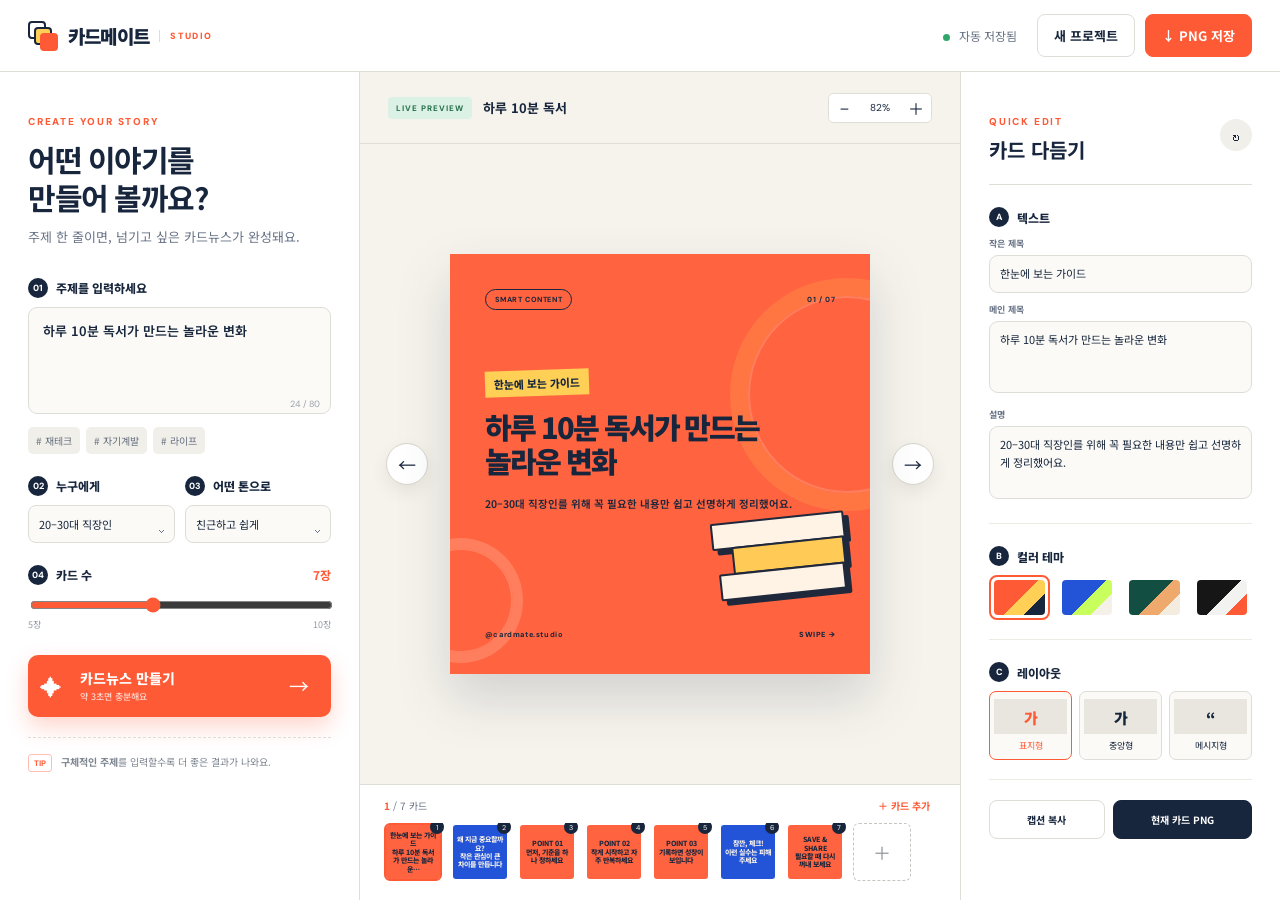
==== index.html @ 20b1dbc6 "Deploy Cardmate studio" ====
<!doctype html>
<html lang="ko">
<head>
  <meta charset="UTF-8" />
  <meta name="viewport" content="width=device-width, initial-scale=1.0" />
  <meta name="theme-color" content="#ff5a36" />
  <meta name="description" content="주제 한 줄로 인스타그램 카드뉴스를 만드는 스마트 제작 스튜디오" />
  <title>카드메이트 — 인스타그램 카드뉴스 제작 스튜디오</title>
  <link rel="preconnect" href="https://fonts.googleapis.com">
  <link rel="preconnect" href="https://fonts.gstatic.com" crossorigin>
  <link href="https://fonts.googleapis.com/css2?family=DM+Sans:wght@500;600;700&family=Noto+Sans+KR:wght@400;500;600;700;800;900&display=swap" rel="stylesheet">
  <link rel="stylesheet" href="./styles.css" />
  <style>.insta-card{container-type:inline-size}</style>
</head>
<body>
  <div class="app-shell">
    <header class="topbar">
      <a class="brand" href="#" aria-label="카드메이트 홈">
        <span class="brand-mark"><i></i><i></i><i></i></span>
        <span>카드메이트</span>
        <small>STUDIO</small>
      </a>
      <div class="topbar-actions">
        <span class="save-state"><span class="save-dot"></span> 자동 저장됨</span>
        <button class="ghost-button" id="newProjectBtn">새 프로젝트</button>
        <button class="primary-button compact" id="downloadTopBtn"><span>↓</span> PNG 저장</button>
      </div>
    </header>

    <main class="workspace">
      <aside class="control-panel">
        <div class="panel-heading">
          <span class="eyebrow">CREATE YOUR STORY</span>
          <h1>어떤 이야기를<br>만들어 볼까요?</h1>
          <p>주제 한 줄이면, 넘기고 싶은 카드뉴스가 완성돼요.</p>
        </div>

        <form id="generatorForm">
          <label class="field-label" for="topicInput"><span>01</span> 주제를 입력하세요</label>
          <div class="topic-wrap">
            <textarea id="topicInput" maxlength="80" rows="3" placeholder="예: 하루 10분 독서가 만드는 놀라운 변화">하루 10분 독서가 만드는 놀라운 변화</textarea>
            <span id="charCount">24 / 80</span>
          </div>

          <div class="suggestions" aria-label="추천 주제">
            <button type="button" data-topic="초보자를 위한 재테크 습관 5가지"># 재테크</button>
            <button type="button" data-topic="직장인을 위한 번아웃 예방 루틴"># 자기계발</button>
            <button type="button" data-topic="집에서도 맛있는 홈카페 레시피"># 라이프</button>
          </div>

          <div class="field-row">
            <div>
              <label class="field-label" for="audienceSelect"><span>02</span> 누구에게</label>
              <div class="select-wrap"><select id="audienceSelect"><option>20–30대 직장인</option><option>콘텐츠 크리에이터</option><option>초보 창업가</option><option>대학생</option><option>모든 사람</option></select></div>
            </div>
            <div>
              <label class="field-label" for="toneSelect"><span>03</span> 어떤 톤으로</label>
              <div class="select-wrap"><select id="toneSelect"><option value="friendly">친근하고 쉽게</option><option value="professional">전문적이고 신뢰감 있게</option><option value="bold">짧고 강렬하게</option><option value="warm">따뜻하고 공감되게</option></select></div>
            </div>
          </div>

          <div class="length-control">
            <label class="field-label" for="slideRange"><span>04</span> 카드 수 <strong id="slideCountLabel">7장</strong></label>
            <input id="slideRange" type="range" min="5" max="10" value="7" />
            <div class="range-labels"><span>5장</span><span>10장</span></div>
          </div>

          <button class="generate-button" type="submit"><span class="spark">✦</span><span>카드뉴스 만들기<small>약 3초면 충분해요</small></span><span class="arrow">→</span></button>
        </form>

        <div class="tip-card"><span>TIP</span><p><b>구체적인 주제</b>를 입력할수록 더 좋은 결과가 나와요.</p></div>
      </aside>

      <section class="preview-stage">
        <div class="preview-toolbar">
          <div><span class="status-pill">LIVE PREVIEW</span><strong id="projectTitle">하루 10분 독서</strong></div>
          <div class="zoom-tools"><button id="zoomOut" aria-label="축소">−</button><span id="zoomValue">82%</span><button id="zoomIn" aria-label="확대">＋</button></div>
        </div>

        <div class="canvas-area">
          <button class="nav-arrow left" id="prevSlide" aria-label="이전 카드">←</button>
          <div class="card-frame" id="cardFrame">
            <article class="insta-card theme-orange layout-cover" id="instaCard" aria-live="polite">
              <div class="card-decoration deco-a"></div>
              <div class="card-decoration deco-b"></div>
              <div class="card-topline"><span class="card-category">BETTER HABIT</span><span class="card-number">01 / 07</span></div>
              <div class="card-content">
                <span class="card-kicker">매일 딱 10분</span>
                <h2 class="card-title">독서가 만드는<br><em>놀라운 변화</em></h2>
                <p class="card-body">바쁜 하루에도 부담 없이 시작하는<br>가장 확실한 성장 습관</p>
              </div>
              <div class="book-graphic" aria-hidden="true"><span></span><span></span><span></span></div>
              <div class="card-footer"><span>@cardmate.studio</span><span>SWIPE →</span></div>
            </article>
          </div>
          <button class="nav-arrow right" id="nextSlide" aria-label="다음 카드">→</button>
        </div>

        <div class="slide-strip-wrap">
          <div class="strip-head"><span><b id="currentLabel">1</b> / <span id="totalLabel">7</span> 카드</span><button id="addSlideBtn">＋ 카드 추가</button></div>
          <div class="slide-strip" id="slideStrip"></div>
        </div>
      </section>

      <aside class="editor-panel">
        <div class="editor-head"><div><span class="eyebrow">QUICK EDIT</span><h2>카드 다듬기</h2></div><button id="resetCardBtn" title="현재 카드 초기화">↻</button></div>

        <div class="editor-section">
          <label class="field-label"><span>A</span> 텍스트</label>
          <label class="mini-label" for="kickerEdit">작은 제목</label>
          <input class="text-input" id="kickerEdit" value="매일 딱 10분" maxlength="40" />
          <label class="mini-label" for="titleEdit">메인 제목</label>
          <textarea class="text-input" id="titleEdit" rows="3" maxlength="70">독서가 만드는 놀라운 변화</textarea>
          <label class="mini-label" for="bodyEdit">설명</label>
          <textarea class="text-input" id="bodyEdit" rows="3" maxlength="100">바쁜 하루에도 부담 없이 시작하는 가장 확실한 성장 습관</textarea>
        </div>

        <div class="editor-section">
          <label class="field-label"><span>B</span> 컬러 테마</label>
          <div class="palette-grid" id="paletteGrid">
            <button class="palette active" data-theme="orange" aria-label="선셋 오렌지"><i style="--a:#ff5a36;--b:#ffcf56;--c:#17263c"></i></button>
            <button class="palette" data-theme="blue" aria-label="에디토리얼 블루"><i style="--a:#2354d8;--b:#c8ff5c;--c:#f5f0e8"></i></button>
            <button class="palette" data-theme="forest" aria-label="포레스트 그린"><i style="--a:#134e43;--b:#f0a96d;--c:#f4eddf"></i></button>
            <button class="palette" data-theme="mono" aria-label="모던 모노"><i style="--a:#161616;--b:#f2f2f0;--c:#ff5a36"></i></button>
          </div>
        </div>

        <div class="editor-section">
          <label class="field-label"><span>C</span> 레이아웃</label>
          <div class="layout-grid" id="layoutGrid"><button class="layout-choice active" data-layout="cover"><i>가</i><span>표지형</span></button><button class="layout-choice" data-layout="center"><i>가</i><span>중앙형</span></button><button class="layout-choice" data-layout="quote"><i>“</i><span>메시지형</span></button></div>
        </div>

        <div class="editor-bottom">
          <button class="outline-button" id="copyCaptionBtn">캡션 복사</button>
          <button class="primary-button" id="downloadBtn">현재 카드 PNG</button>
        </div>
      </aside>
    </main>
    <div class="toast" id="toast" role="status"></div>
  </div>
  <script src="./app.js"></script>
</body>
</html>
---- styles.css ----
:root{--ink:#17263c;--muted:#687386;--line:#deddd8;--paper:#f6f3ec;--white:#fff;--accent:#ff5a36;--yellow:#ffcf56;--shadow:0 24px 60px rgba(23,38,60,.14)}
*{box-sizing:border-box}html,body{margin:0;min-height:100%;font-family:"Noto Sans KR",sans-serif;color:var(--ink);background:#eeece6}button,input,select,textarea{font:inherit;color:inherit}button{cursor:pointer}.app-shell{min-height:100vh}.topbar{height:72px;padding:0 28px;display:flex;align-items:center;justify-content:space-between;background:var(--white);border-bottom:1px solid var(--line);position:relative;z-index:5}.brand{display:flex;align-items:center;gap:10px;text-decoration:none;color:var(--ink);font-weight:900;font-size:19px;letter-spacing:-.04em}.brand small{font-family:"DM Sans";font-size:9px;letter-spacing:.15em;color:var(--accent);border-left:1px solid var(--line);padding-left:10px}.brand-mark{width:30px;height:30px;position:relative;display:block}.brand-mark i{position:absolute;width:18px;height:18px;border:2px solid var(--ink);border-radius:4px}.brand-mark i:nth-child(2){left:6px;top:6px;background:var(--yellow)}.brand-mark i:nth-child(3){left:12px;top:12px;background:var(--accent);border-color:var(--accent)}.topbar-actions{display:flex;align-items:center;gap:10px}.save-state{font-size:12px;color:var(--muted);margin-right:10px}.save-dot{display:inline-block;width:7px;height:7px;background:#30a66a;border-radius:50%;margin-right:6px}.ghost-button,.outline-button,.primary-button{border-radius:8px;padding:11px 16px;border:1px solid var(--line);background:white;font-size:13px;font-weight:700}.primary-button{background:var(--ink);color:white;border-color:var(--ink)}.primary-button.compact{background:var(--accent);border-color:var(--accent)}.workspace{display:grid;grid-template-columns:minmax(310px,360px) minmax(490px,1fr) minmax(270px,320px);min-height:calc(100vh - 72px)}.control-panel,.editor-panel{background:#fff;padding:34px 28px;overflow-y:auto;max-height:calc(100vh - 72px)}.control-panel{border-right:1px solid var(--line)}.editor-panel{border-left:1px solid var(--line)}.eyebrow{font-family:"DM Sans";font-size:10px;letter-spacing:.18em;font-weight:800;color:var(--accent)}.panel-heading h1{font-size:30px;line-height:1.28;letter-spacing:-.05em;margin:10px 0}.panel-heading p{font-size:13px;color:var(--muted);line-height:1.6;margin:0 0 30px}.field-label{display:flex;align-items:center;gap:8px;font-size:12px;font-weight:800;margin:22px 0 9px}.field-label span{font-family:"DM Sans";font-size:9px;background:var(--ink);color:#fff;border-radius:50%;width:20px;height:20px;display:grid;place-items:center}.topic-wrap{position:relative}.topic-wrap textarea,.text-input{width:100%;resize:none;border:1px solid var(--line);border-radius:9px;background:#fbfaf7;padding:13px 14px;outline:none;font-size:13px;line-height:1.6;transition:.2s}.topic-wrap textarea{padding-bottom:30px;font-weight:600}.topic-wrap textarea:focus,.text-input:focus{border-color:var(--accent);box-shadow:0 0 0 3px rgba(255,90,54,.09);background:#fff}.topic-wrap span{position:absolute;right:11px;bottom:9px;font-family:"DM Sans";font-size:9px;color:#9ca2aa}.suggestions{display:flex;flex-wrap:wrap;gap:6px;margin-top:8px}.suggestions button{border:0;background:#f1efe9;color:#667080;padding:6px 8px;border-radius:5px;font-size:10px}.field-row{display:grid;grid-template-columns:1fr 1fr;gap:10px}.select-wrap{position:relative}.select-wrap:after{content:"⌄";position:absolute;right:10px;top:9px;pointer-events:none;color:var(--muted)}select{width:100%;appearance:none;border:1px solid var(--line);background:#fbfaf7;border-radius:8px;padding:10px 28px 10px 10px;font-size:11px;outline:none}.field-label strong{margin-left:auto;color:var(--accent)}input[type=range]{width:100%;accent-color:var(--accent)}.range-labels{display:flex;justify-content:space-between;font-size:9px;color:#9198a2}.generate-button{margin-top:24px;width:100%;border:0;background:var(--accent);color:#fff;border-radius:10px;min-height:62px;display:grid;grid-template-columns:40px 1fr 30px;align-items:center;text-align:left;padding:9px 12px;box-shadow:0 10px 22px rgba(255,90,54,.25);transition:.2s}.generate-button:hover{transform:translateY(-2px);box-shadow:0 14px 28px rgba(255,90,54,.32)}.generate-button .spark{font-size:22px}.generate-button>span:nth-child(2){font-weight:800;font-size:14px}.generate-button small{display:block;font-weight:500;opacity:.75;font-size:9px;margin-top:2px}.generate-button .arrow{font-size:20px}.tip-card{margin-top:20px;border-top:1px dashed var(--line);padding-top:16px;display:flex;gap:9px;align-items:flex-start}.tip-card span{font-family:"DM Sans";font-size:8px;font-weight:800;color:var(--accent);border:1px solid #ffc0b3;border-radius:3px;padding:3px 5px}.tip-card p{margin:0;font-size:10px;line-height:1.6;color:#7c8490}.preview-stage{min-width:0;background:var(--paper);display:flex;flex-direction:column}.preview-toolbar{height:72px;padding:0 28px;display:flex;justify-content:space-between;align-items:center;border-bottom:1px solid #dfddd7}.preview-toolbar>div:first-child{display:flex;align-items:center;gap:11px}.preview-toolbar strong{font-size:13px}.status-pill{font-family:"DM Sans";font-size:8px;font-weight:800;letter-spacing:.12em;background:#dcf1e5;color:#26704b;padding:6px 8px;border-radius:4px}.zoom-tools{display:flex;align-items:center;background:#fff;border:1px solid var(--line);border-radius:6px;overflow:hidden}.zoom-tools button{border:0;background:#fff;width:30px;height:28px}.zoom-tools span{font-family:"DM Sans";font-size:10px;width:42px;text-align:center}.canvas-area{flex:1;min-height:510px;display:flex;align-items:center;justify-content:center;gap:22px;padding:26px}.card-frame{width:min(46vw,470px);aspect-ratio:1;transition:.25s;filter:drop-shadow(0 24px 26px rgba(23,38,60,.16))}.insta-card{width:100%;height:100%;position:relative;overflow:hidden;padding:8.3%;display:flex;flex-direction:column;isolation:isolate}.theme-orange{--card-bg:#ff633f;--card-text:#17263c;--card-pop:#ffcf56;--card-light:#fff9ed;background:var(--card-bg);color:var(--card-text)}.theme-blue{--card-bg:#2354d8;--card-text:#f7f2e8;--card-pop:#c8ff5c;--card-light:#fff;background:var(--card-bg);color:var(--card-text)}.theme-forest{--card-bg:#134e43;--card-text:#f4eddf;--card-pop:#f0a96d;--card-light:#fff;background:var(--card-bg);color:var(--card-text)}.theme-mono{--card-bg:#161616;--card-text:#f4f4f0;--card-pop:#ff5a36;--card-light:#fff;background:var(--card-bg);color:var(--card-text)}.card-topline,.card-footer{display:flex;justify-content:space-between;align-items:center;font-family:"DM Sans";font-size:2.1cqw;font-weight:700;letter-spacing:.08em;position:relative;z-index:3}.card-category{padding:1.5% 2.5%;border:1px solid currentColor;border-radius:20px}.card-content{position:relative;z-index:3;margin:auto 0}.card-kicker{display:inline-block;background:var(--card-pop);color:#17263c;font-weight:800;font-size:3.1cqw;padding:1.4% 2.6%;transform:rotate(-2deg);margin-bottom:4%}.card-title{font-size:8.3cqw;line-height:1.16;letter-spacing:-.07em;margin:0;font-weight:900;word-break:keep-all}.card-title em{font-style:normal;color:var(--card-light);position:relative}.card-title em:after{content:"";height:8%;background:var(--card-pop);position:absolute;bottom:-7%;left:0;right:0}.card-body{font-size:3cqw;line-height:1.65;font-weight:600;word-break:keep-all;margin:5% 0 0}.card-footer{margin-top:auto}.card-footer span:last-child{font-weight:900}.card-decoration{position:absolute;z-index:-1;border-radius:50%;opacity:.18;border:2px solid var(--card-light)}.deco-a{width:47%;height:47%;right:-18%;top:10%;box-shadow:0 0 0 18px var(--card-pop)}.deco-b{width:25%;height:25%;left:-10%;bottom:5%;box-shadow:0 0 0 10px var(--card-light)}.book-graphic{position:absolute;width:32%;height:25%;right:5%;bottom:12%;z-index:2;opacity:.96;transform:rotate(-6deg)}.book-graphic span{display:block;height:26%;background:var(--card-light);border:2px solid var(--card-text);margin-top:-2px;box-shadow:5px 5px 0 var(--card-text);border-radius:2px}.book-graphic span:nth-child(2){width:84%;margin-left:14%;background:var(--card-pop)}.book-graphic span:nth-child(3){width:94%;margin-left:3%}.layout-center{text-align:center}.layout-center .card-content{margin:auto}.layout-center .card-kicker{transform:none}.layout-center .card-title{font-size:8.8cqw}.layout-center .book-graphic{display:none}.layout-center .card-body{max-width:85%;margin:5% auto}.layout-quote .book-graphic{display:none}.layout-quote .card-title{font-size:8.7cqw}.layout-quote .card-title:before{content:'“';display:block;font-size:18cqw;line-height:.4;color:var(--card-pop);font-family:Georgia}.layout-quote .card-kicker{background:transparent;padding:0;color:currentColor;transform:none}.nav-arrow{width:42px;height:42px;border:1px solid #d7d4cc;background:white;border-radius:50%;font-size:18px;box-shadow:0 7px 18px rgba(0,0,0,.07);flex:none}.nav-arrow:hover{background:var(--ink);color:#fff}.slide-strip-wrap{background:#fff;border-top:1px solid var(--line);padding:12px 24px 16px}.strip-head{display:flex;justify-content:space-between;align-items:center;font-size:10px;color:var(--muted);margin-bottom:9px}.strip-head b{color:var(--accent)}.strip-head button{border:0;background:none;font-size:10px;color:var(--accent);font-weight:700}.slide-strip{display:flex;gap:9px;overflow-x:auto;padding-bottom:3px}.slide-thumb{width:58px;height:58px;border-radius:6px;border:2px solid transparent;padding:0;background:none;position:relative;flex:none}.slide-thumb.active{border-color:var(--accent)}.thumb-inner{display:flex;flex-direction:column;justify-content:center;align-items:center;width:100%;height:100%;border-radius:3px;background:var(--thumb-bg);color:var(--thumb-text);font-size:7px;font-weight:800;line-height:1.2;padding:4px;overflow:hidden}.slide-thumb small{position:absolute;right:-4px;top:-5px;background:var(--ink);color:#fff;border-radius:50%;font:7px "DM Sans";width:14px;height:14px;display:grid;place-items:center}.add-thumb{border:1px dashed #c6c5c0;color:#92969c;font-size:18px}.editor-head{display:flex;align-items:center;justify-content:space-between;padding-bottom:20px;border-bottom:1px solid var(--line)}.editor-head h2{font-size:20px;margin:5px 0 0}.editor-head button{border:0;background:#f1efe9;border-radius:50%;width:32px;height:32px}.editor-section{padding-bottom:19px;border-bottom:1px solid #eceae5}.mini-label{display:block;font-size:9px;color:var(--muted);font-weight:700;margin:10px 0 5px}.text-input{padding:9px 10px;font-size:11px}.palette-grid{display:grid;grid-template-columns:repeat(4,1fr);gap:7px}.palette{background:none;border:2px solid transparent;border-radius:8px;padding:3px}.palette.active{border-color:var(--accent)}.palette i{height:35px;display:block;border-radius:4px;background:linear-gradient(135deg,var(--a) 0 52%,var(--b) 52% 75%,var(--c) 75%)}.layout-grid{display:grid;grid-template-columns:repeat(3,1fr);gap:7px}.layout-choice{border:1px solid var(--line);background:#fbfaf7;border-radius:7px;padding:7px 4px;font-size:9px}.layout-choice i{display:block;height:35px;background:#e9e6df;margin-bottom:5px;font-style:normal;font-size:15px;font-weight:900;padding-top:8px}.layout-choice.active{border-color:var(--accent);color:var(--accent)}.editor-bottom{position:sticky;bottom:-34px;background:#fff;padding:20px 0 4px;display:grid;grid-template-columns:1fr 1.2fr;gap:8px}.editor-bottom button{font-size:10px}.toast{position:fixed;left:50%;bottom:25px;transform:translate(-50%,30px);background:var(--ink);color:#fff;padding:11px 18px;border-radius:8px;font-size:12px;opacity:0;pointer-events:none;transition:.25s;z-index:20}.toast.show{opacity:1;transform:translate(-50%,0)}.is-generating .generate-button .spark{animation:spin 1s linear infinite}@keyframes spin{to{transform:rotate(360deg)}}
@media(max-width:1100px){.workspace{grid-template-columns:320px 1fr}.editor-panel{position:fixed;right:0;top:72px;bottom:0;width:310px;z-index:7;box-shadow:-15px 0 40px rgba(0,0,0,.12);transform:translateX(calc(100% - 8px));transition:.3s}.editor-panel:hover,.editor-panel:focus-within{transform:none}.card-frame{width:min(50vw,470px)}}
@media(max-width:760px){.topbar{height:62px;padding:0 16px}.save-state,.ghost-button{display:none}.workspace{display:block}.control-panel{max-height:none;border:0;padding:26px 20px}.panel-heading h1{font-size:27px}.preview-stage{min-height:680px}.preview-toolbar{height:60px;padding:0 18px}.canvas-area{min-height:420px;padding:20px 10px;gap:8px}.card-frame{width:min(72vw,420px)}.nav-arrow{width:34px;height:34px}.editor-panel{top:auto;bottom:0;height:55vh;width:100%;max-height:55vh;transform:translateY(calc(100% - 12px));border-radius:16px 16px 0 0}.editor-panel:hover,.editor-panel:focus-within{transform:none}.topbar-actions .compact{padding:9px 11px}.brand small{display:none}}
@media(max-width:440px){.card-frame{width:76vw}.canvas-area{padding-left:4px;padding-right:4px}.nav-arrow{width:30px;height:30px;font-size:14px}.field-row{grid-template-columns:1fr}.slide-strip-wrap{padding-left:16px;padding-right:16px}}
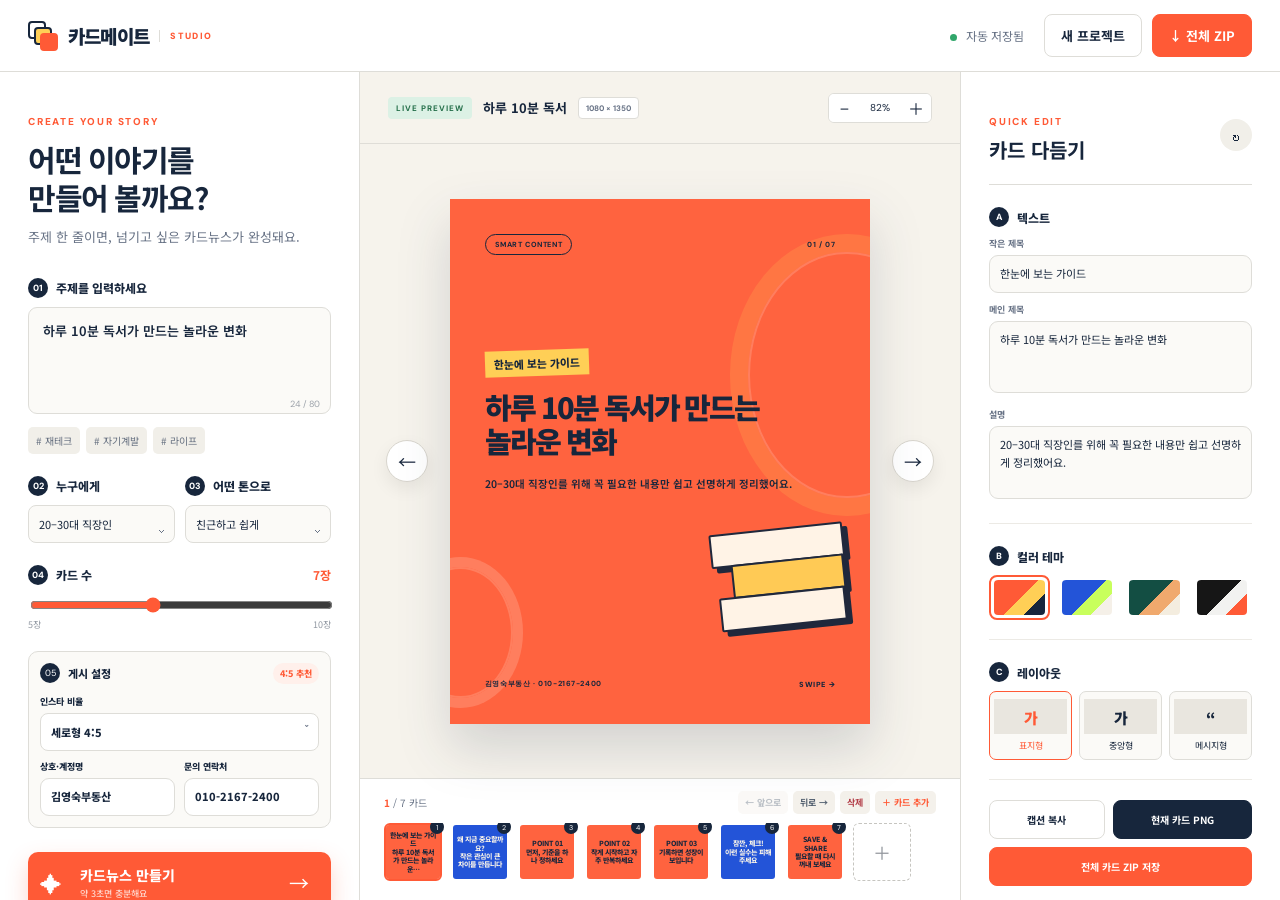
==== commit af708249: "Improve Instagram publishing workflow" ====
--- a/index.html
+++ b/index.html
@@ -23,7 +23,7 @@
       <div class="topbar-actions">
         <span class="save-state"><span class="save-dot"></span> 자동 저장됨</span>
         <button class="ghost-button" id="newProjectBtn">새 프로젝트</button>
-        <button class="primary-button compact" id="downloadTopBtn"><span>↓</span> PNG 저장</button>
+        <button class="primary-button compact" id="downloadTopBtn"><span>↓</span> 전체 ZIP</button>
       </div>
     </header>
 
@@ -65,6 +65,15 @@
             <div class="range-labels"><span>5장</span><span>10장</span></div>
           </div>
 
+          <details class="publish-settings" open>
+            <summary><span><b>05</b> 게시 설정</span><em>4:5 추천</em></summary>
+            <div class="publish-grid">
+              <label>인스타 비율<div class="select-wrap"><select id="ratioSelect"><option value="portrait">세로형 4:5</option><option value="square">정사각형 1:1</option></select></div></label>
+              <label>상호·계정명<input class="text-input" id="brandNameInput" maxlength="36" value="김영숙부동산"></label>
+              <label>문의 연락처<input class="text-input" id="brandPhoneInput" type="tel" maxlength="24" value="010-2167-2400"></label>
+            </div>
+          </details>
+
           <button class="generate-button" type="submit"><span class="spark">✦</span><span>카드뉴스 만들기<small>약 3초면 충분해요</small></span><span class="arrow">→</span></button>
         </form>
 
@@ -73,7 +82,7 @@
 
       <section class="preview-stage">
         <div class="preview-toolbar">
-          <div><span class="status-pill">LIVE PREVIEW</span><strong id="projectTitle">하루 10분 독서</strong></div>
+          <div><span class="status-pill">LIVE PREVIEW</span><strong id="projectTitle">하루 10분 독서</strong><span class="size-pill" id="sizePill">1080 × 1350</span></div>
           <div class="zoom-tools"><button id="zoomOut" aria-label="축소">−</button><span id="zoomValue">82%</span><button id="zoomIn" aria-label="확대">＋</button></div>
         </div>
 
@@ -90,14 +99,14 @@
                 <p class="card-body">바쁜 하루에도 부담 없이 시작하는<br>가장 확실한 성장 습관</p>
               </div>
               <div class="book-graphic" aria-hidden="true"><span></span><span></span><span></span></div>
-              <div class="card-footer"><span>@cardmate.studio</span><span>SWIPE →</span></div>
+              <div class="card-footer"><span id="cardBrand">김영숙부동산 · 010-2167-2400</span><span>SWIPE →</span></div>
             </article>
           </div>
           <button class="nav-arrow right" id="nextSlide" aria-label="다음 카드">→</button>
         </div>
 
         <div class="slide-strip-wrap">
-          <div class="strip-head"><span><b id="currentLabel">1</b> / <span id="totalLabel">7</span> 카드</span><button id="addSlideBtn">＋ 카드 추가</button></div>
+          <div class="strip-head"><span><b id="currentLabel">1</b> / <span id="totalLabel">7</span> 카드</span><div class="strip-actions"><button id="moveLeftBtn">← 앞으로</button><button id="moveRightBtn">뒤로 →</button><button id="deleteSlideBtn" class="danger">삭제</button><button id="addSlideBtn">＋ 카드 추가</button></div></div>
           <div class="slide-strip" id="slideStrip"></div>
         </div>
       </section>
@@ -133,6 +142,7 @@
         <div class="editor-bottom">
           <button class="outline-button" id="copyCaptionBtn">캡션 복사</button>
           <button class="primary-button" id="downloadBtn">현재 카드 PNG</button>
+          <button class="primary-button full" id="downloadAllBtn">전체 카드 ZIP 저장</button>
         </div>
       </aside>
     </main>
--- a/styles.css
+++ b/styles.css
@@ -3,3 +3,19 @@
 @media(max-width:1100px){.workspace{grid-template-columns:320px 1fr}.editor-panel{position:fixed;right:0;top:72px;bottom:0;width:310px;z-index:7;box-shadow:-15px 0 40px rgba(0,0,0,.12);transform:translateX(calc(100% - 8px));transition:.3s}.editor-panel:hover,.editor-panel:focus-within{transform:none}.card-frame{width:min(50vw,470px)}}
 @media(max-width:760px){.topbar{height:62px;padding:0 16px}.save-state,.ghost-button{display:none}.workspace{display:block}.control-panel{max-height:none;border:0;padding:26px 20px}.panel-heading h1{font-size:27px}.preview-stage{min-height:680px}.preview-toolbar{height:60px;padding:0 18px}.canvas-area{min-height:420px;padding:20px 10px;gap:8px}.card-frame{width:min(72vw,420px)}.nav-arrow{width:34px;height:34px}.editor-panel{top:auto;bottom:0;height:55vh;width:100%;max-height:55vh;transform:translateY(calc(100% - 12px));border-radius:16px 16px 0 0}.editor-panel:hover,.editor-panel:focus-within{transform:none}.topbar-actions .compact{padding:9px 11px}.brand small{display:none}}
 @media(max-width:440px){.card-frame{width:76vw}.canvas-area{padding-left:4px;padding-right:4px}.nav-arrow{width:30px;height:30px;font-size:14px}.field-row{grid-template-columns:1fr}.slide-strip-wrap{padding-left:16px;padding-right:16px}}
+
+/* Publishing workflow enhancements */
+.publish-settings{margin-top:20px;border:1px solid var(--line);border-radius:10px;background:#fbfaf7}
+.publish-settings summary{display:flex;align-items:center;justify-content:space-between;gap:8px;padding:11px;cursor:pointer;font-size:11px;font-weight:800}
+.publish-settings summary span{display:flex;align-items:center;gap:8px}.publish-settings summary b{display:grid;place-items:center;width:20px;height:20px;border-radius:50%;background:var(--ink);color:#fff;font:9px "DM Sans"}
+.publish-settings summary em{font-style:normal;color:var(--accent);background:#fff0eb;border-radius:20px;padding:4px 7px;font-size:9px}
+.publish-grid{display:grid;grid-template-columns:repeat(2,minmax(0,1fr));gap:9px;padding:0 11px 11px}
+.publish-grid label{font-size:9px;font-weight:800}.publish-grid label:first-child{grid-column:1/-1}.publish-grid .text-input,.publish-grid select{margin-top:5px;background:#fff}
+.preview-toolbar>div:first-child{flex-wrap:wrap}.size-pill{font:700 8px "DM Sans";color:#687386;background:#fff;border:1px solid var(--line);border-radius:4px;padding:5px 7px}
+.card-frame{width:min(39vw,420px);aspect-ratio:var(--card-ratio,4/5)}
+.strip-head{gap:10px}.strip-actions{display:flex;gap:5px;flex-wrap:wrap;justify-content:flex-end}
+.strip-head .strip-actions button{border:0;background:#f4f1eb;border-radius:5px;padding:5px 7px;font-size:9px;color:#536070}.strip-head .strip-actions button:last-child{color:var(--accent)}.strip-head .strip-actions button.danger{color:#b33e48}.strip-head button:disabled{opacity:.4;cursor:default}
+.editor-bottom .full{grid-column:1/-1;background:var(--accent);border-color:var(--accent)}
+@media(max-width:1100px){.card-frame{width:min(43vw,410px)}}
+@media(max-width:760px){.card-frame{width:min(68vw,390px)}.size-pill{display:none}.strip-head{align-items:flex-start;flex-direction:column}.strip-actions{justify-content:flex-start}}
+@media(max-width:520px){.publish-grid{grid-template-columns:1fr}.publish-grid label:first-child{grid-column:auto}.card-frame{width:70vw}.preview-toolbar strong{max-width:160px;overflow:hidden;text-overflow:ellipsis;white-space:nowrap}.strip-actions button{flex:1}}
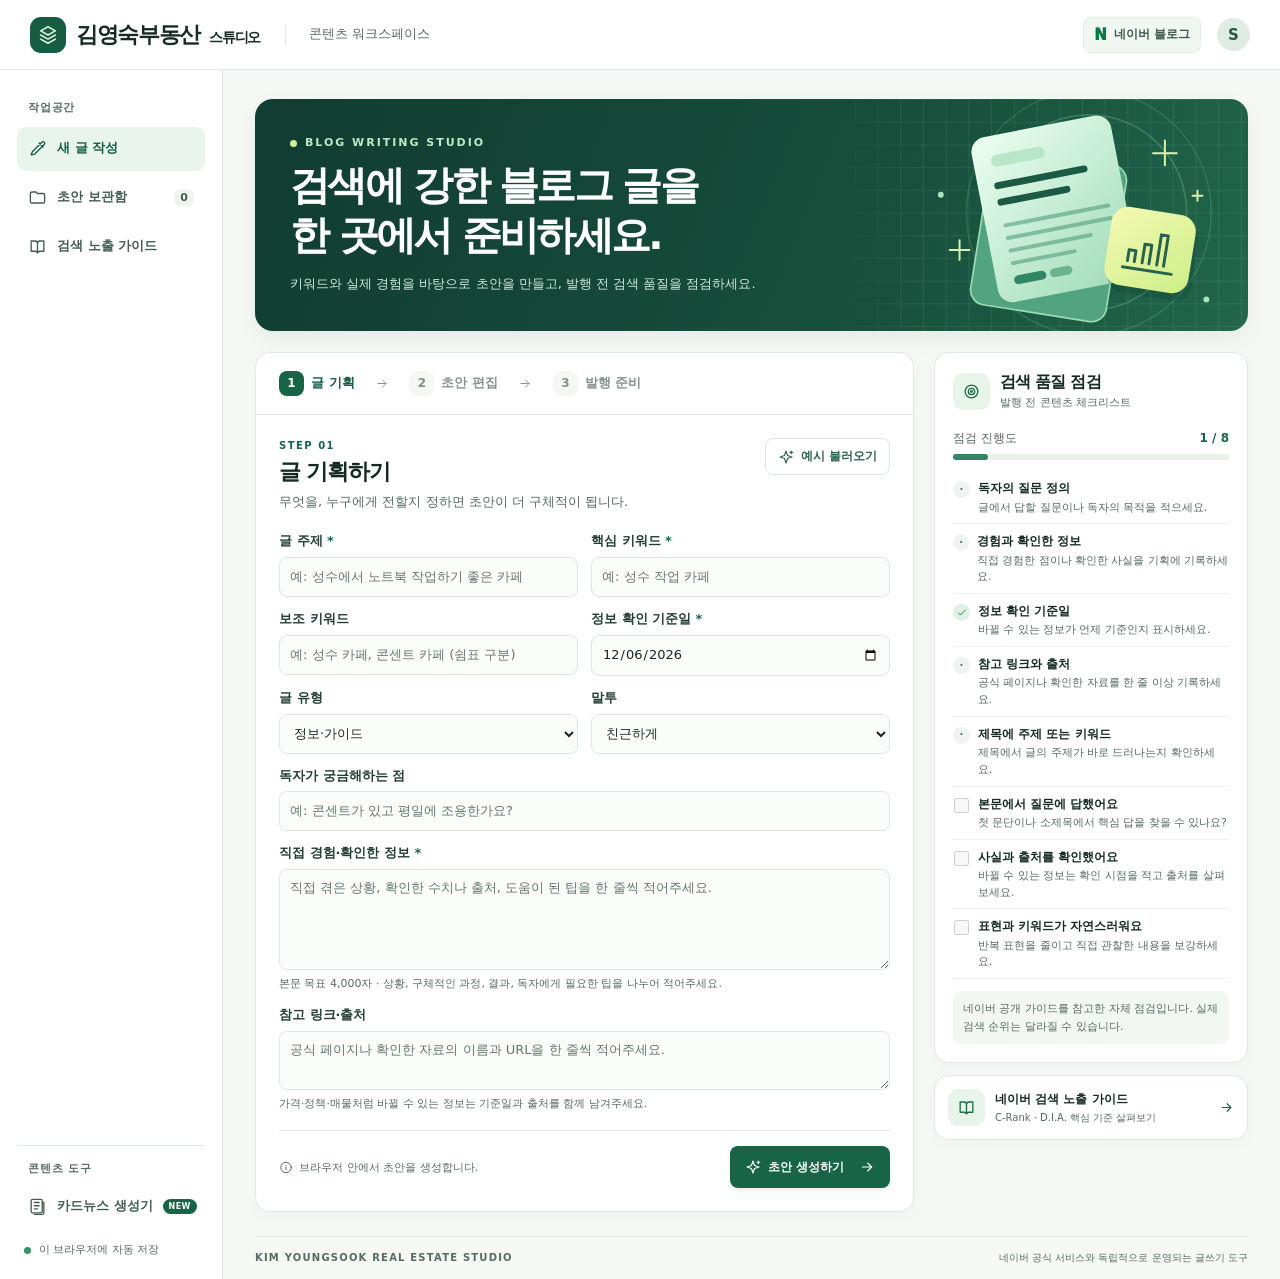
==== commit 370f0caf: "Publish Kim Youngsook real estate studio" ====
--- a/index.html
+++ b/index.html
@@ -1,153 +1,200 @@
 <!doctype html>
 <html lang="ko">
 <head>
-  <meta charset="UTF-8" />
-  <meta name="viewport" content="width=device-width, initial-scale=1.0" />
-  <meta name="theme-color" content="#ff5a36" />
-  <meta name="description" content="주제 한 줄로 인스타그램 카드뉴스를 만드는 스마트 제작 스튜디오" />
-  <title>카드메이트 — 인스타그램 카드뉴스 제작 스튜디오</title>
-  <link rel="preconnect" href="https://fonts.googleapis.com">
-  <link rel="preconnect" href="https://fonts.gstatic.com" crossorigin>
-  <link href="https://fonts.googleapis.com/css2?family=DM+Sans:wght@500;600;700&family=Noto+Sans+KR:wght@400;500;600;700;800;900&display=swap" rel="stylesheet">
-  <link rel="stylesheet" href="./styles.css" />
-  <style>.insta-card{container-type:inline-size}</style>
+  <meta charset="utf-8">
+  <meta name="viewport" content="width=device-width, initial-scale=1">
+  <meta name="description" content="김영숙부동산의 네이버 블로그 초안 작성부터 품질 점검, 발행 준비까지 한곳에서.">
+  <title>김영숙부동산 스튜디오</title>
+  <link rel="stylesheet" href="./style.css">
+  <script src="./app.js" defer></script>
 </head>
 <body>
-  <div class="app-shell">
-    <header class="topbar">
-      <a class="brand" href="#" aria-label="카드메이트 홈">
-        <span class="brand-mark"><i></i><i></i><i></i></span>
-        <span>카드메이트</span>
-        <small>STUDIO</small>
-      </a>
-      <div class="topbar-actions">
-        <span class="save-state"><span class="save-dot"></span> 자동 저장됨</span>
-        <button class="ghost-button" id="newProjectBtn">새 프로젝트</button>
-        <button class="primary-button compact" id="downloadTopBtn"><span>↓</span> 전체 ZIP</button>
+<svg class="symbols" xmlns="http://www.w3.org/2000/svg">
+  <symbol id="logo" viewBox="0 0 24 24"><path d="M4 16.5 12 21l8-4.5M4 12l8 4.5 8-4.5M4 7.5 12 3l8 4.5-8 4.5z"/></symbol>
+  <symbol id="pen" viewBox="0 0 24 24"><path d="m14 5 5 5M4 20l4.5-1 12-12a2.1 2.1 0 0 0-3-3l-12 12L4 20Z"/></symbol>
+  <symbol id="folder" viewBox="0 0 24 24"><path d="M3 7a2 2 0 0 1 2-2h5l2 2h7a2 2 0 0 1 2 2v8a2 2 0 0 1-2 2H5a2 2 0 0 1-2-2z"/></symbol>
+  <symbol id="book" viewBox="0 0 24 24"><path d="M4 5h5a3 3 0 0 1 3 3v12a4 4 0 0 0-3-2H4zM20 5h-5a3 3 0 0 0-3 3v12a4 4 0 0 1 3-2h5z"/></symbol>
+  <symbol id="spark" viewBox="0 0 24 24"><path d="M12 3l2.3 6.7L21 12l-6.7 2.3L12 21l-2.3-6.7L3 12l6.7-2.3L12 3ZM20 3v4m-2-2h4"/></symbol>
+  <symbol id="arrow" viewBox="0 0 24 24"><path d="M5 12h14m-6-6 6 6-6 6"/></symbol>
+  <symbol id="check" viewBox="0 0 24 24"><path d="m5 12 4 4L19 6"/></symbol>
+  <symbol id="external" viewBox="0 0 24 24"><path d="M13 5h6v6m0-6-9 9m8-1v6H5V6h6"/></symbol>
+  <symbol id="file" viewBox="0 0 24 24"><path d="M6 3h8l4 4v14H6zM14 3v5h4M9 12h6m-6 4h6"/></symbol>
+  <symbol id="target" viewBox="0 0 24 24"><circle cx="12" cy="12" r="8"/><circle cx="12" cy="12" r="4"/><circle cx="12" cy="12" r="1"/></symbol>
+  <symbol id="copy" viewBox="0 0 24 24"><rect x="8" y="8" width="12" height="12" rx="2"/><path d="M16 4H6a2 2 0 0 0-2 2v10"/></symbol>
+  <symbol id="info" viewBox="0 0 24 24"><circle cx="12" cy="12" r="9"/><path d="M12 11v5m0-8v.1"/></symbol>
+  <symbol id="cards" viewBox="0 0 24 24"><rect x="4" y="3" width="14" height="17" rx="2"/><path d="M8 7h6M8 11h6M8 15h4M18 7h2v13a2 2 0 0 1-2 2H8"/></symbol>
+</svg>
+<header class="topbar">
+  <a class="brand" href="#write"><span class="brand-icon"><svg><use href="#logo"/></svg></span><span>김영숙부동산 <small>스튜디오</small></span></a>
+  <span class="top-label">콘텐츠 워크스페이스</span>
+  <div class="top-end"><span class="naver-tag"><b>N</b> 네이버 블로그</span><span class="avatar" aria-label="내 작업공간">S</span></div>
+</header>
+<div class="layout">
+  <aside class="sidebar">
+    <p class="nav-label">작업공간</p>
+    <nav aria-label="작업공간">
+      <a href="#write" data-nav="write"><svg><use href="#pen"/></svg> 새 글 작성</a>
+      <a href="#drafts" data-nav="drafts"><svg><use href="#folder"/></svg> 초안 보관함 <span id="draft-count" class="count">0</span></a>
+      <a href="#guide" data-nav="guide"><svg><use href="#book"/></svg> 검색 노출 가이드</a>
+    </nav>
+    <div class="sidebar-bottom">
+      <p class="nav-label">콘텐츠 도구</p>
+      <nav aria-label="콘텐츠 도구">
+        <a href="#cardnews" data-nav="cardnews"><svg><use href="#cards"/></svg> 카드뉴스 생성기 <span class="tool-badge">NEW</span></a>
+      </nav>
+    </div>
+    <div class="sidebar-note"><span class="green-dot"></span> 이 브라우저에 자동 저장</div>
+  </aside>
+  <main>
+    <section id="view-write">
+      <div class="hero">
+        <div class="hero-text">
+          <p class="eyebrow"><span></span> BLOG WRITING STUDIO</p>
+          <h1>검색에 강한 블로그 글을<br>한 곳에서 준비하세요.</h1>
+          <p class="hero-description">키워드와 실제 경험을 바탕으로 초안을 만들고, 발행 전 검색 품질을 점검하세요.</p>
+        </div>
+        <svg class="hero-art" viewBox="0 0 420 235" fill="none" aria-hidden="true">
+          <defs>
+            <pattern id="grid" width="23" height="23" patternUnits="userSpaceOnUse"><path d="M23 0H0v23" stroke="#fff" stroke-opacity=".095"/></pattern>
+            <linearGradient id="paper" x1="160" y1="12" x2="326" y2="233" gradientUnits="userSpaceOnUse"><stop stop-color="#effff3"/><stop offset="1" stop-color="#8ed4ab"/></linearGradient>
+            <linearGradient id="tile" x1="285" y1="101" x2="375" y2="191" gradientUnits="userSpaceOnUse"><stop stop-color="#f6f9b5"/><stop offset="1" stop-color="#caee86"/></linearGradient>
+          </defs>
+          <path d="M0 0h420v235H0z" fill="url(#grid)"/>
+          <circle cx="260" cy="115" r="99" stroke="#a9edbd" stroke-opacity=".23"/>
+          <circle cx="260" cy="115" r="124" stroke="#a9edbd" stroke-opacity=".14"/>
+          <rect x="163" y="48" width="139" height="160" rx="15" transform="rotate(9 163 48)" fill="#51a47f" stroke="#9cdbb5"/>
+          <g transform="rotate(-11 227 115)">
+            <rect x="154" y="26" width="144" height="170" rx="15" fill="url(#paper)"/>
+            <rect x="172" y="46" width="55" height="12" rx="6" fill="#b7e7c6"/>
+            <path d="M174 77h89m-89 17h68" stroke="#1d5a46" stroke-width="7" stroke-linecap="round"/>
+            <path d="M174 118h106m-106 13h106m-106 13h83m-83 13h64" stroke="#4a9677" stroke-opacity=".55" stroke-width="4" stroke-linecap="round"/>
+            <rect x="172" y="170" width="33" height="9" rx="4.5" fill="#308565"/>
+            <rect x="209" y="170" width="23" height="9" rx="4.5" fill="#69b48c"/>
+          </g>
+          <g transform="rotate(9 322 153)">
+            <rect x="279" y="113" width="86" height="80" rx="17" fill="#0f3f32" opacity=".26" transform="translate(4 7)"/>
+            <rect x="279" y="113" width="86" height="80" rx="17" fill="url(#tile)"/>
+            <path d="M297 174h50m-46-7v-11h7v11m8 0v-19h7v19m8 0v-31h7v31" stroke="#26634a" stroke-width="3" stroke-linecap="round" stroke-linejoin="round"/>
+          </g>
+          <path d="M337 42v25m-12-12h24m-220 88v20m-10-10h20m231-60v10m-5-5h10" stroke="#dbf3a9" stroke-width="2" stroke-linecap="round"/>
+          <circle cx="110" cy="97" r="3" fill="#a8e6b8"/><circle cx="379" cy="203" r="3" fill="#a8e6b8"/>
+        </svg>
       </div>
-    </header>
-
-    <main class="workspace">
-      <aside class="control-panel">
-        <div class="panel-heading">
-          <span class="eyebrow">CREATE YOUR STORY</span>
-          <h1>어떤 이야기를<br>만들어 볼까요?</h1>
-          <p>주제 한 줄이면, 넘기고 싶은 카드뉴스가 완성돼요.</p>
-        </div>
-
-        <form id="generatorForm">
-          <label class="field-label" for="topicInput"><span>01</span> 주제를 입력하세요</label>
-          <div class="topic-wrap">
-            <textarea id="topicInput" maxlength="80" rows="3" placeholder="예: 하루 10분 독서가 만드는 놀라운 변화">하루 10분 독서가 만드는 놀라운 변화</textarea>
-            <span id="charCount">24 / 80</span>
+      <div class="work-grid">
+        <section class="card workflow">
+          <div class="steps" aria-label="작성 단계">
+            <button type="button" data-step="1"><span>1</span> 글 기획</button>
+            <svg><use href="#arrow"/></svg>
+            <button type="button" data-step="2"><span>2</span> 초안 편집</button>
+            <svg><use href="#arrow"/></svg>
+            <button type="button" data-step="3"><span>3</span> 발행 준비</button>
           </div>
-
-          <div class="suggestions" aria-label="추천 주제">
-            <button type="button" data-topic="초보자를 위한 재테크 습관 5가지"># 재테크</button>
-            <button type="button" data-topic="직장인을 위한 번아웃 예방 루틴"># 자기계발</button>
-            <button type="button" data-topic="집에서도 맛있는 홈카페 레시피"># 라이프</button>
-          </div>
-
-          <div class="field-row">
-            <div>
-              <label class="field-label" for="audienceSelect"><span>02</span> 누구에게</label>
-              <div class="select-wrap"><select id="audienceSelect"><option>20–30대 직장인</option><option>콘텐츠 크리에이터</option><option>초보 창업가</option><option>대학생</option><option>모든 사람</option></select></div>
+          <section data-panel="1" class="panel">
+            <div class="section-heading"><div><p class="kicker">STEP 01</p><h2>글 기획하기</h2><p>무엇을, 누구에게 전할지 정하면 초안이 더 구체적이 됩니다.</p></div><button type="button" class="button subtle" id="example"><svg><use href="#spark"/></svg> 예시 불러오기</button></div>
+            <form id="brief">
+              <div class="field-row">
+                <label>글 주제 <em>*</em><input id="topic" required maxlength="100" placeholder="예: 성수에서 노트북 작업하기 좋은 카페"></label>
+                <label>핵심 키워드 <em>*</em><input id="keyword" required maxlength="60" placeholder="예: 성수 작업 카페"></label>
+              </div>
+              <div class="field-row">
+                <label>보조 키워드<input id="secondary" maxlength="180" placeholder="예: 성수 카페, 콘센트 카페 (쉼표 구분)"></label>
+                <label>정보 확인 기준일 <em>*</em><input id="infoDate" type="date" required></label>
+              </div>
+              <div class="field-row">
+                <label>글 유형<select id="kind"><option value="guide">정보·가이드</option><option value="review">경험·후기</option><option value="compare">비교·선택</option><option value="faq">질문·답변</option></select></label>
+                <label>말투<select id="tone"><option value="friendly">친근하게</option><option value="plain">담백하게</option><option value="formal">정중하게</option></select></label>
+              </div>
+              <label>독자가 궁금해하는 점<input id="intent" maxlength="150" placeholder="예: 콘센트가 있고 평일에 조용한가요?"></label>
+              <label>직접 경험·확인한 정보 <em>*</em><textarea id="notes" rows="4" required maxlength="12000" placeholder="직접 겪은 상황, 확인한 수치나 출처, 도움이 된 팁을 한 줄씩 적어주세요."></textarea><small>본문 목표 4,000자 · 상황, 구체적인 과정, 결과, 독자에게 필요한 팁을 나누어 적어주세요.</small></label>
+              <label>참고 링크·출처<textarea id="sources" rows="2" maxlength="2000" placeholder="공식 페이지나 확인한 자료의 이름과 URL을 한 줄씩 적어주세요."></textarea><small>가격·정책·매물처럼 바뀔 수 있는 정보는 기준일과 출처를 함께 남겨주세요.</small></label>
+              <div class="form-footer"><span><svg><use href="#info"/></svg> 브라우저 안에서 초안을 생성합니다.</span><button class="button primary" type="submit"><svg><use href="#spark"/></svg> 초안 생성하기 <svg class="end-arrow"><use href="#arrow"/></svg></button></div>
+            </form>
+          </section>
+          <section data-panel="2" class="panel" hidden>
+            <div class="section-heading"><div><p class="kicker">STEP 02</p><h2>초안 편집하기</h2><p>제목과 본문을 다듬고, 오른쪽에서 점검 항목을 확인하세요.</p></div><button class="button subtle" type="button" id="save"><svg><use href="#folder"/></svg> 보관하기</button></div>
+            <label>제목<input id="title" maxlength="150" placeholder="글 제목"></label>
+            <details class="suggestions"><summary>다른 제목 후보 보기</summary><div id="title-options"></div></details>
+            <div class="editor">
+              <div class="editor-bar"><label for="body">본문</label><button class="button subtle" id="preview-toggle" type="button" aria-pressed="false" aria-controls="body-preview">미리보기</button><strong id="char-count"></strong></div>
+              <progress id="length-progress" value="0" max="4000" aria-label="본문 목표 4,000자 진행도"></progress>
+              <div class="editor-tools" id="editor-tools">
+                <label for="editor-section" class="sr-only">추가할 소제목</label><select id="editor-section"><option>핵심 내용 한눈에 보기</option><option>직접 확인한 내용</option><option>구체적인 사례</option><option>비교할 때 살펴볼 점</option><option>자주 묻는 질문</option><option>마지막으로 확인할 점</option></select>
+                <button class="button subtle" type="button" id="insert-section">소제목 삽입</button>
+              </div>
+              <textarea id="body" rows="16" maxlength="30000" placeholder="글 본문" aria-describedby="length-detail"></textarea>
+              <div id="body-preview" class="body-preview" hidden></div>
+              <small id="length-detail"></small>
             </div>
-            <div>
-              <label class="field-label" for="toneSelect"><span>03</span> 어떤 톤으로</label>
-              <div class="select-wrap"><select id="toneSelect"><option value="friendly">친근하고 쉽게</option><option value="professional">전문적이고 신뢰감 있게</option><option value="bold">짧고 강렬하게</option><option value="warm">따뜻하고 공감되게</option></select></div>
-            </div>
-          </div>
-
-          <div class="length-control">
-            <label class="field-label" for="slideRange"><span>04</span> 카드 수 <strong id="slideCountLabel">7장</strong></label>
-            <input id="slideRange" type="range" min="5" max="10" value="7" />
-            <div class="range-labels"><span>5장</span><span>10장</span></div>
-          </div>
-
-          <details class="publish-settings" open>
-            <summary><span><b>05</b> 게시 설정</span><em>4:5 추천</em></summary>
-            <div class="publish-grid">
-              <label>인스타 비율<div class="select-wrap"><select id="ratioSelect"><option value="portrait">세로형 4:5</option><option value="square">정사각형 1:1</option></select></div></label>
-              <label>상호·계정명<input class="text-input" id="brandNameInput" maxlength="36" value="김영숙부동산"></label>
-              <label>문의 연락처<input class="text-input" id="brandPhoneInput" type="tel" maxlength="24" value="010-2167-2400"></label>
-            </div>
-          </details>
-
-          <button class="generate-button" type="submit"><span class="spark">✦</span><span>카드뉴스 만들기<small>약 3초면 충분해요</small></span><span class="arrow">→</span></button>
-        </form>
-
-        <div class="tip-card"><span>TIP</span><p><b>구체적인 주제</b>를 입력할수록 더 좋은 결과가 나와요.</p></div>
-      </aside>
-
-      <section class="preview-stage">
-        <div class="preview-toolbar">
-          <div><span class="status-pill">LIVE PREVIEW</span><strong id="projectTitle">하루 10분 독서</strong><span class="size-pill" id="sizePill">1080 × 1350</span></div>
-          <div class="zoom-tools"><button id="zoomOut" aria-label="축소">−</button><span id="zoomValue">82%</span><button id="zoomIn" aria-label="확대">＋</button></div>
-        </div>
-
-        <div class="canvas-area">
-          <button class="nav-arrow left" id="prevSlide" aria-label="이전 카드">←</button>
-          <div class="card-frame" id="cardFrame">
-            <article class="insta-card theme-orange layout-cover" id="instaCard" aria-live="polite">
-              <div class="card-decoration deco-a"></div>
-              <div class="card-decoration deco-b"></div>
-              <div class="card-topline"><span class="card-category">BETTER HABIT</span><span class="card-number">01 / 07</span></div>
-              <div class="card-content">
-                <span class="card-kicker">매일 딱 10분</span>
-                <h2 class="card-title">독서가 만드는<br><em>놀라운 변화</em></h2>
-                <p class="card-body">바쁜 하루에도 부담 없이 시작하는<br>가장 확실한 성장 습관</p>
-              </div>
-              <div class="book-graphic" aria-hidden="true"><span></span><span></span><span></span></div>
-              <div class="card-footer"><span id="cardBrand">김영숙부동산 · 010-2167-2400</span><span>SWIPE →</span></div>
-            </article>
-          </div>
-          <button class="nav-arrow right" id="nextSlide" aria-label="다음 카드">→</button>
-        </div>
-
-        <div class="slide-strip-wrap">
-          <div class="strip-head"><span><b id="currentLabel">1</b> / <span id="totalLabel">7</span> 카드</span><div class="strip-actions"><button id="moveLeftBtn">← 앞으로</button><button id="moveRightBtn">뒤로 →</button><button id="deleteSlideBtn" class="danger">삭제</button><button id="addSlideBtn">＋ 카드 추가</button></div></div>
-          <div class="slide-strip" id="slideStrip"></div>
-        </div>
-      </section>
-
-      <aside class="editor-panel">
-        <div class="editor-head"><div><span class="eyebrow">QUICK EDIT</span><h2>카드 다듬기</h2></div><button id="resetCardBtn" title="현재 카드 초기화">↻</button></div>
-
-        <div class="editor-section">
-          <label class="field-label"><span>A</span> 텍스트</label>
-          <label class="mini-label" for="kickerEdit">작은 제목</label>
-          <input class="text-input" id="kickerEdit" value="매일 딱 10분" maxlength="40" />
-          <label class="mini-label" for="titleEdit">메인 제목</label>
-          <textarea class="text-input" id="titleEdit" rows="3" maxlength="70">독서가 만드는 놀라운 변화</textarea>
-          <label class="mini-label" for="bodyEdit">설명</label>
-          <textarea class="text-input" id="bodyEdit" rows="3" maxlength="100">바쁜 하루에도 부담 없이 시작하는 가장 확실한 성장 습관</textarea>
-        </div>
-
-        <div class="editor-section">
-          <label class="field-label"><span>B</span> 컬러 테마</label>
-          <div class="palette-grid" id="paletteGrid">
-            <button class="palette active" data-theme="orange" aria-label="선셋 오렌지"><i style="--a:#ff5a36;--b:#ffcf56;--c:#17263c"></i></button>
-            <button class="palette" data-theme="blue" aria-label="에디토리얼 블루"><i style="--a:#2354d8;--b:#c8ff5c;--c:#f5f0e8"></i></button>
-            <button class="palette" data-theme="forest" aria-label="포레스트 그린"><i style="--a:#134e43;--b:#f0a96d;--c:#f4eddf"></i></button>
-            <button class="palette" data-theme="mono" aria-label="모던 모노"><i style="--a:#161616;--b:#f2f2f0;--c:#ff5a36"></i></button>
-          </div>
-        </div>
-
-        <div class="editor-section">
-          <label class="field-label"><span>C</span> 레이아웃</label>
-          <div class="layout-grid" id="layoutGrid"><button class="layout-choice active" data-layout="cover"><i>가</i><span>표지형</span></button><button class="layout-choice" data-layout="center"><i>가</i><span>중앙형</span></button><button class="layout-choice" data-layout="quote"><i>“</i><span>메시지형</span></button></div>
-        </div>
-
-        <div class="editor-bottom">
-          <button class="outline-button" id="copyCaptionBtn">캡션 복사</button>
-          <button class="primary-button" id="downloadBtn">현재 카드 PNG</button>
-          <button class="primary-button full" id="downloadAllBtn">전체 카드 ZIP 저장</button>
-        </div>
-      </aside>
-    </main>
-    <div class="toast" id="toast" role="status"></div>
-  </div>
-  <script src="./app.js"></script>
+            <label>태그<input id="tags" maxlength="500" placeholder="#검색키워드"></label>
+            <details class="editor-extra">
+              <summary><svg><use href="#spark"/></svg> 사진 이미지 프롬프트</summary>
+              <div class="extra-content">
+                <p>글 주제와 키워드로 만든 이미지 지시문입니다. 편집 후 이미지 생성 도구에 붙여넣으세요.</p>
+                <label>이미지 용도<select id="image-slot"><option value="cover">대표 이미지</option><option value="detail">본문 상세 이미지</option><option value="summary">마무리 요약 이미지</option></select></label>
+                <label>프롬프트<textarea id="image-prompt" rows="5" maxlength="3000"></textarea></label>
+                <div class="actions"><button class="button subtle" type="button" id="copy-image"><svg><use href="#copy"/></svg> 프롬프트 복사</button><button class="button subtle" type="button" id="reset-image">자동 생성 문구 적용</button></div>
+              </div>
+            </details>
+            <details class="editor-extra">
+              <summary><svg><use href="#logo"/></svg> 김영숙부동산 이미지와 방문 안내</summary>
+              <div class="extra-content">
+                <img id="brand-image" class="office-image" src="./seum-office.svg" alt="김영숙부동산 브랜드 배너">
+                <div class="field-row">
+                  <label>도로명주소<input id="office-address" maxlength="180" autocomplete="off"></label>
+                  <label>대표 전화<input id="office-phone" type="tel" maxlength="35" autocomplete="off"></label>
+                </div>
+                <div class="field-row">
+                  <label>이메일<input id="office-email" type="email" maxlength="120" autocomplete="off"></label>
+                  <label>네이버지도 매장 링크<input id="office-map" type="url" maxlength="500" placeholder="선택 · 네이버지도 공유 링크"></label>
+                </div>
+                <label>찾아오는 길<textarea id="office-directions" rows="2" maxlength="400" placeholder="선택 · 가까운 교차로, 건물 입구, 주차 정보 등"></textarea></label>
+                <p id="office-hint">지도 링크를 비워 두면 도로명주소로 네이버지도를 엽니다.</p>
+                <div class="actions"><button class="button subtle" type="button" id="download-brand"><svg><use href="#file"/></svg> 브랜드 이미지 PNG</button><a class="button subtle" id="open-map" target="_blank" rel="noopener">네이버지도 약도 <svg><use href="#external"/></svg></a><button class="button subtle" type="button" id="insert-office">본문 끝에 방문 안내 추가</button></div>
+              </div>
+            </details>
+            <div class="form-footer"><button class="button subtle" type="button" id="download"><svg><use href="#file"/></svg> 텍스트 저장</button><button class="button primary" type="button" data-go="3">발행 준비 <svg><use href="#arrow"/></svg></button></div>
+          </section>
+          <section data-panel="3" class="panel" hidden>
+            <div class="section-heading"><div><p class="kicker">STEP 03</p><h2>네이버 발행 준비</h2><p>편집한 글을 복사하고 네이버 스마트에디터에서 발행하세요.</p></div></div>
+            <div class="readiness" id="publish-readiness"><span>발행 준비도</span><strong>0 / 8</strong></div>
+            <div class="publish-box"><strong id="publish-title"></strong><p id="publish-excerpt"></p><div class="actions"><button class="button subtle" data-copy="title" type="button"><svg><use href="#copy"/></svg> 제목 복사</button><button class="button subtle" data-copy="body" type="button"><svg><use href="#copy"/></svg> 본문 복사</button><button class="button subtle" data-copy="tags" type="button"><svg><use href="#copy"/></svg> 태그 복사</button></div></div>
+            <p class="publish-meta" id="publish-meta"></p>
+            <ol class="publish-steps"><li>내 블로그의 글쓰기에서 제목과 본문을 각각 붙여넣으세요.</li><li>직접 찍은 사진이나 자료를 추가하고, 태그와 카테고리를 확인하세요.</li><li>검색 노출을 원하면 <b>전체 공개</b>와 <b>검색 허용</b>을 확인한 뒤 즉시 또는 예약 발행을 선택하세요.</li></ol>
+            <p class="fineprint">네이버 글쓰기 API 종료로 최종 발행은 네이버에서 진행합니다. <a href="https://help.naver.com/service/5593/contents/15428?lang=ko&osType=PC" target="_blank" rel="noopener">예약 발행 도움말 ↗</a></p>
+            <div class="form-footer"><button class="button subtle" type="button" data-go="2">초안 편집</button><a class="button primary" href="https://blog.naver.com/GoBlogWrite.naver" target="_blank" rel="noopener">네이버 글쓰기 열기 <svg><use href="#external"/></svg></a></div>
+          </section>
+        </section>
+        <aside class="rail">
+          <section class="card quality">
+            <div class="rail-heading"><span class="feature-icon"><svg><use href="#target"/></svg></span><div><h2>검색 품질 점검</h2><p>발행 전 콘텐츠 체크리스트</p></div></div>
+            <div class="meter-heading"><span>점검 진행도</span><b id="progress-text">0 / 6</b></div>
+            <progress id="progress" value="0" max="6" aria-label="점검 진행도"></progress>
+            <ul class="checks" id="checks"></ul>
+            <p class="quality-note">네이버 공개 가이드를 참고한 자체 점검입니다. 실제 검색 순위는 달라질 수 있습니다.</p>
+          </section>
+          <a class="tip card" href="#guide"><span class="feature-icon"><svg><use href="#book"/></svg></span><span><strong>네이버 검색 노출 가이드</strong><small>C-Rank · D.I.A. 핵심 기준 살펴보기</small></span><svg class="tip-arrow"><use href="#arrow"/></svg></a>
+        </aside>
+      </div>
+    </section>
+    <section id="view-drafts" hidden>
+      <div class="page-heading"><p class="kicker">DRAFT LIBRARY</p><h1>초안 보관함</h1><p>이 브라우저에 보관한 글을 이어서 작성하세요.</p></div>
+      <div class="card library"><div class="section-heading"><h2>내 초안</h2><button type="button" id="new-draft" class="button primary"><svg><use href="#pen"/></svg> 새 글 시작</button></div><div id="draft-list"></div></div>
+    </section>
+    <section id="view-guide" hidden>
+      <div class="page-heading"><p class="kicker">NAVER SEARCH GUIDE</p><h1>검색 노출 가이드</h1><p>네이버가 공개한 기준을 글 작성과 발행 과정에 적용해 보세요.</p></div>
+      <div class="guide-grid">
+        <article class="card guide"><span class="feature-icon"><svg><use href="#target"/></svg></span><h2>문서의 경험과 정보성</h2><p>D.I.A.는 검색어와 글의 관련성, 독창성, 경험과 정보의 충실성 등을 반영합니다. 독자의 질문에 구체적으로 답하고 직접 확인한 조건과 출처를 적어보세요.</p><a href="https://help.naver.com/service/5626/contents/22926?osType=COMMONOS" target="_blank" rel="noopener">D.I.A. 공식 안내 ↗</a></article>
+        <article class="card guide"><span class="feature-icon"><svg><use href="#book"/></svg></span><h2>블로그 주제와 신뢰도</h2><p>C-Rank는 글이 나온 출처를 평가합니다. 하나의 분야를 꾸준히 다루고, 제목이 약속한 내용을 본문에서 충분히 설명하세요.</p><a href="https://help.naver.com/service/5626/contents/22927?lang=ko" target="_blank" rel="noopener">C-Rank 공식 안내 ↗</a></article>
+        <article class="card guide"><span class="feature-icon"><svg><use href="#check"/></svg></span><h2>공개 및 검색 허용</h2><p>검색 노출이 필요한 글은 전체 공개로 두고 검색 허용을 켜세요. 제목과 태그는 본문 내용에 맞게 설정하세요.</p><a href="https://help.naver.com/service/5593/contents/15555?lang=ko" target="_blank" rel="noopener">검색 노출 설정 안내 ↗</a></article>
+        <article class="card guide"><span class="feature-icon"><svg><use href="#file"/></svg></span><h2>스마트에디터 발행</h2><p>네이버는 외부 글쓰기 API를 종료했습니다. 이 사이트에서 초안을 만든 뒤 스마트에디터에 붙여넣고, 네이버에서 즉시 또는 예약 발행할 수 있습니다.</p><a href="https://developers.naver.com/notice/article/7527" target="_blank" rel="noopener">글쓰기 API 종료 공지 ↗</a></article>
+      </div>
+    </section>
+    <section id="view-cardnews" class="cardnews-view" hidden>
+      <iframe class="cardnews-frame" src="./cardnews/index.html" title="인스타그램 카드뉴스 생성기"></iframe>
+    </section>
+    <footer><span>KIM YOUNGSOOK REAL ESTATE STUDIO</span><span>네이버 공식 서비스와 독립적으로 운영되는 글쓰기 도구</span></footer>
+  </main>
+</div>
+<div id="toast" role="status" class="toast" hidden></div>
 </body>
 </html>
--- a/style.css
+++ b/style.css
@@ -0,0 +1,203 @@
+:root {
+  color-scheme: light;
+  --ink: #162a24;
+  --muted: #576a63;
+  --line: #e0e9e3;
+  --green: #176447;
+  --pale: #e9f4ec;
+  --background: #f5f8f5;
+  font: 15px/1.6 "Pretendard", "Apple SD Gothic Neo", "Malgun Gothic", system-ui, sans-serif;
+  color: var(--ink);
+  background: var(--background);
+}
+*, *::before, *::after { box-sizing: border-box; }
+[hidden] { display: none !important; }
+body { margin: 0; }
+h1, h2, p { margin: 0; }
+svg { display: inline-block; width: 19px; height: 19px; fill: none; stroke: currentColor; stroke-width: 1.7; stroke-linecap: round; stroke-linejoin: round; flex: none; vertical-align: middle; }
+.symbols { position: absolute; width: 0; height: 0; overflow: hidden; }
+a { color: var(--green); text-decoration: none; }
+button, input, select, textarea { font: inherit; }
+button { cursor: pointer; }
+:focus-visible { outline: 2px solid #339f71; outline-offset: 3px; }
+.topbar { height: 70px; padding: 0 30px; display: flex; align-items: center; gap: 25px; background: #fff; border-bottom: 1px solid var(--line); }
+.brand { display: flex; align-items: center; gap: 10px; color: var(--ink); font-weight: 900; font-size: 22px; letter-spacing: -.06em; white-space: nowrap; }
+.brand small { font-size: 14px; font-weight: 750; margin-left: 3px; }
+.brand-icon { display: grid; place-items: center; width: 36px; height: 36px; border-radius: 11px; background: #155c43; color: #def5d5; }
+.brand-icon svg { width: 22px; height: 22px; }
+.top-label { color: var(--muted); border-left: 1px solid var(--line); padding-left: 23px; font-size: 13px; }
+.top-end { margin-left: auto; display: flex; align-items: center; gap: 16px; }
+.naver-tag { display: flex; align-items: center; gap: 7px; color: #3f5a4e; background: #f0f7f1; padding: 5px 10px; border: 1px solid #e5eee6; border-radius: 8px; font-size: 12px; font-weight: 750; }
+.naver-tag b { color: #087844; font-family: system-ui, sans-serif; font-size: 15px; font-weight: 950; }
+.avatar { display: grid; place-items: center; background: #deece3; color: #225b45; width: 33px; height: 33px; border-radius: 50%; font-weight: 850; }
+.layout { display: grid; grid-template-columns: 223px minmax(0, 1fr); min-height: calc(100vh - 70px); }
+.sidebar { border-right: 1px solid var(--line); background: #fff; padding: 29px 17px 20px; display: flex; flex-direction: column; gap: 10px; }
+.nav-label { color: var(--muted); font-size: 11px; font-weight: 800; letter-spacing: .07em; padding: 0 11px; }
+nav { display: grid; gap: 5px; }
+nav a { min-height: 44px; padding: 0 11px; display: flex; align-items: center; gap: 10px; color: #455c51; font-size: 13px; font-weight: 750; border-radius: 9px; white-space: nowrap; }
+nav a[aria-current="page"], nav a:hover { color: #155d42; background: var(--pale); }
+.count { margin-left: auto; font-size: 11px; background: #f0f4f0; min-width: 20px; text-align: center; border-radius: 6px; }
+.sidebar-bottom { margin-top: auto; padding-top: 14px; border-top: 1px solid var(--line); }
+.sidebar-bottom .nav-label { margin-bottom: 7px; }
+.tool-badge { margin-left: auto; padding: 2px 6px; border-radius: 999px; color: #fff; background: var(--green); font: 800 8px/1.4 system-ui, sans-serif; letter-spacing: .05em; }
+.sidebar-note { display: flex; align-items: center; gap: 8px; padding: 3px 7px 0; font-size: 11px; color: var(--muted); }
+.green-dot { height: 7px; width: 7px; border-radius: 50%; background: #339067; flex: none; }
+main { width: 100%; max-width: 1510px; margin-inline: auto; padding: 29px 32px 0; }
+.cardnews-mode { max-width: none; padding: 0; }
+.cardnews-mode > footer { display: none; }
+.cardnews-view { height: calc(100vh - 70px); min-height: 650px; }
+.cardnews-frame { display: block; width: 100%; height: 100%; border: 0; background: #eeece6; }
+.hero { position: relative; isolation: isolate; overflow: hidden; display: flex; align-items: center; min-height: 232px; padding: 28px 35px; border-radius: 18px; background: linear-gradient(112deg, #113c31 0%, #164f3c 62%, #22664b 100%); color: #fff; box-shadow: 0 8px 20px #163c3111; }
+.hero-text { position: relative; z-index: 1; }
+.eyebrow { display: flex; align-items: center; gap: 8px; color: #c0e8c7; font: 760 11px/1.4 system-ui, sans-serif; letter-spacing: .18em; }
+.eyebrow span { width: 7px; height: 7px; border-radius: 50%; background: #d2ef99; }
+h1 { font-size: clamp(28px, 3.15vw, 47px); line-height: 1.24; letter-spacing: -.067em; font-weight: 850; }
+.hero h1 { margin: 10px 0 13px; }
+.hero-description { color: #d0e9db; font-size: 13px; }
+.hero-art { position: absolute; inset: 0 0 0 auto; width: min(42%, 420px); height: 100%; stroke: none; mask-image: linear-gradient(to right, transparent, black 20%); }
+.work-grid { display: grid; grid-template-columns: minmax(0, 1fr) minmax(280px, 314px); gap: 20px; margin-top: 21px; align-items: start; }
+.card { background: #fff; border: 1px solid var(--line); border-radius: 15px; box-shadow: 0 4px 14px #1b402b07; min-width: 0; }
+.steps { display: flex; align-items: center; gap: clamp(7px, 1.6vw, 25px); min-height: 62px; border-bottom: 1px solid var(--line); padding: 10px 23px; }
+.steps > svg { width: 14px; color: #81998d; }
+.steps button { display: flex; align-items: center; gap: 7px; font-size: 13px; font-weight: 800; white-space: nowrap; background: transparent; border: 0; border-radius: 6px; padding: 2px 0; color: var(--muted); }
+.steps button:disabled { cursor: default; opacity: .72; }
+.steps button[aria-current="step"] { color: #145a3f; }
+.steps button span { display: grid; place-items: center; width: 25px; height: 25px; border-radius: 8px; background: #f0f4f0; color: #52695d; font-size: 12px; }
+.steps button[aria-current="step"] span { background: var(--green); color: white; }
+.panel, .library { padding: 23px; }
+.section-heading { display: flex; align-items: start; justify-content: space-between; gap: 12px; margin-bottom: 19px; }
+.kicker { font: 800 10px/1.5 system-ui, sans-serif; letter-spacing: .15em; color: var(--green); margin-bottom: 4px; }
+h2 { font-size: 22px; line-height: 1.35; letter-spacing: -.05em; }
+.section-heading p:not(.kicker), .page-heading p:not(.kicker) { color: var(--muted); font-size: 13px; margin-top: 5px; }
+.button { display: inline-flex; align-items: center; justify-content: center; gap: 7px; min-height: 37px; padding: 7px 12px; border: 1px solid transparent; border-radius: 8px; font-size: 12px; font-weight: 800; line-height: 1.4; white-space: nowrap; }
+.button svg { width: 16px; height: 16px; }
+.primary { background: var(--green); color: white; box-shadow: 0 2px 4px #1e5c4120; }
+.primary:hover { background: #104d37; }
+.subtle { background: #fff; border-color: #dce7df; color: #2d644d; }
+.subtle:hover { background: #eef7ef; }
+.button:disabled { opacity: .5; cursor: default; }
+.form-footer { display: flex; flex-wrap: wrap; align-items: center; justify-content: space-between; gap: 12px; padding-top: 15px; border-top: 1px solid var(--line); margin-top: 17px; }
+.form-footer > span { color: var(--muted); font-size: 11px; }
+.form-footer > span svg { width: 14px; margin-right: 3px; }
+.form-footer .primary { min-height: 42px; padding-inline: 14px; }
+.end-arrow { margin-left: 8px; }
+.field-row { display: grid; grid-template-columns: repeat(2, minmax(0, 1fr)); gap: 13px; }
+label { display: block; min-width: 0; margin-bottom: 12px; color: #243f33; font-size: 13px; font-weight: 780; }
+label em { color: var(--green); font-style: normal; }
+input:not([type="checkbox"]), textarea, select { display: block; width: 100%; min-height: 40px; padding: 8px 10px; margin-top: 5px; color: var(--ink); border: 1px solid #dce7df; border-radius: 8px; background: #fbfdfa; font-size: 13px; font-weight: 500; }
+select { cursor: pointer; }
+textarea { resize: vertical; }
+input::placeholder, textarea::placeholder { color: #64766d; opacity: 1; }
+label small { display: block; margin-top: 5px; color: var(--muted); font-weight: 500; font-size: 11px; }
+.rail { display: grid; gap: 12px; }
+.quality { padding: 18px; }
+.rail-heading, .tip { display: flex; align-items: center; gap: 10px; }
+.rail-heading h2 { font-size: 16px; }
+.rail-heading p { color: var(--muted); font-size: 11px; margin-top: 1px; }
+.feature-icon { flex: none; display: grid; place-items: center; width: 37px; height: 37px; border-radius: 10px; background: #e8f4ea; color: #216d4e; }
+.meter-heading { display: flex; justify-content: space-between; margin-top: 18px; color: var(--muted); font-size: 12px; }
+.meter-heading b { color: var(--green); }
+progress { display: block; appearance: none; width: 100%; height: 6px; border: 0; border-radius: 12px; margin-top: 6px; background: #e9f0ea; }
+progress::-webkit-progress-bar { background: #e9f0ea; border-radius: 12px; }
+progress::-webkit-progress-value { background: #328462; border-radius: 12px; }
+progress::-moz-progress-bar { background: #328462; border-radius: 12px; }
+.checks { padding: 0; margin: 11px 0 12px; list-style: none; }
+.checks li { display: flex; gap: 8px; align-items: start; padding: 8px 0; border-bottom: 1px solid #ebf1ec; }
+.checks li > span { display: grid; }
+.checks strong { font-size: 12px; }
+.checks small { color: var(--muted); font-size: 10.5px; }
+.check-icon { display: grid; place-items: center; width: 17px; height: 17px; margin-top: 2px; color: #5b7164; background: #f0f4f0; border-radius: 50%; font-size: 10px; font-weight: 850; }
+.check-icon.done { color: #176447; background: #def2e3; }
+.check-icon svg { width: 12px; height: 12px; }
+.checks input { width: 15px; height: 15px; margin: 3px 1px 0; accent-color: var(--green); cursor: pointer; flex: none; }
+.quality-note, .fineprint { background: #f3f7f2; border-radius: 8px; padding: 9px 10px; color: var(--muted); font-size: 11px; }
+.tip { padding: 13px; color: var(--ink); }
+.tip:hover { border-color: #91bea7; }
+.tip strong { display: block; font-size: 12px; }
+.tip small { display: block; color: var(--muted); font-size: 10px; }
+.tip-arrow { margin-left: auto; width: 15px; color: var(--green); }
+.suggestions { color: var(--green); font-size: 12px; margin: -4px 0 12px; }
+summary { cursor: pointer; }
+.sr-only { position: absolute; width: 1px; height: 1px; padding: 0; margin: -1px; overflow: hidden; clip-path: inset(50%); white-space: nowrap; }
+#view-write.is-editing .hero { display: none; }
+#view-write.is-editing .work-grid { margin-top: 0; }
+.editor { margin: 14px 0; }
+.editor-bar, .editor-tools { display: flex; align-items: center; flex-wrap: wrap; gap: 8px; }
+.editor-bar label { margin: 0 auto 0 0; }
+.editor-bar .button, .editor-tools .button { min-height: 32px; }
+#char-count { color: var(--green); font-size: 13px; font-variant-numeric: tabular-nums; }
+#length-progress { margin: 8px 0 11px; }
+.editor-tools select { width: auto; max-width: 100%; min-height: 32px; margin: 0; padding: 3px 8px; }
+#body, .body-preview { min-height: max(350px, 51vh); padding: 13px 15px; line-height: 1.85; font-size: 15px; }
+.body-preview { margin-top: 5px; border-radius: 8px; border: 1px solid var(--line); background: #fbfdfa; white-space: pre-wrap; overflow-wrap: anywhere; }
+#length-detail { display: block; margin-top: 6px; color: var(--muted); font-size: 12px; }
+.editor-extra { border: 1px solid var(--line); border-radius: 9px; margin-top: 9px; }
+.editor-extra summary { padding: 10px 12px; color: var(--green); font-size: 13px; font-weight: 750; }
+.editor-extra summary svg { width: 15px; height: 15px; margin-right: 4px; }
+.extra-content { padding: 0 12px 12px; }
+.extra-content > p { color: var(--muted); font-size: 12px; margin-bottom: 9px; }
+.office-image { width: 100%; max-width: 420px; display: block; border-radius: 8px; margin: 0 0 12px; }
+#title-options, .actions { display: flex; flex-wrap: wrap; gap: 7px; margin-top: 7px; }
+#title-options button { white-space: normal; text-align: left; }
+.publish-box { padding: 15px; background: #f4f8f3; border: 1px solid var(--line); border-radius: 9px; overflow-wrap: anywhere; }
+.publish-box p { margin: 7px 0 12px; color: var(--muted); white-space: pre-wrap; font-size: 13px; }
+.readiness { display: flex; align-items: center; justify-content: space-between; gap: 12px; margin-bottom: 12px; padding: 11px 13px; color: #2f614e; background: #eef7f0; border: 1px solid #dceadf; border-radius: 9px; font-size: 12px; font-weight: 750; }
+.readiness strong { color: #fff; background: #4f8f70; border-radius: 20px; padding: 5px 9px; font-size: 11px; }
+.readiness.ready { color: #174b38; background: #e1f4e5; border-color: #a9d7b4; }
+.readiness.ready strong { background: #1f7857; }
+.publish-meta { margin: 10px 1px 0; color: var(--muted); font-size: 11px; line-height: 1.55; overflow-wrap: anywhere; }
+.publish-steps { padding-left: 22px; font-size: 13px; }
+.publish-steps li { padding: 3px 0; }
+.page-heading { margin: 8px 0 20px; }
+.page-heading h1 { font-size: 38px; }
+.guide-grid { display: grid; grid-template-columns: repeat(2, 1fr); gap: 16px; }
+.guide { padding: 23px; }
+.guide h2 { margin-top: 11px; font-size: 19px; }
+.guide p { margin: 7px 0 12px; color: var(--muted); font-size: 13px; }
+.guide a, .fineprint a { text-decoration: underline; text-underline-offset: 3px; font-weight: 750; }
+.draft-item { display: flex; align-items: center; flex-wrap: wrap; gap: 8px; padding: 12px 0; border-top: 1px solid var(--line); }
+.draft-item > div { flex: 1; min-width: 135px; overflow-wrap: anywhere; }
+.draft-item small, .empty { color: var(--muted); display: block; }
+.empty { border: 1px dashed #d5e3d8; border-radius: 10px; padding: 28px 12px; text-align: center; }
+footer { display: flex; justify-content: space-between; flex-wrap: wrap; gap: 5px 15px; color: var(--muted); margin-top: 24px; border-top: 1px solid var(--line); padding: 13px 0; font-size: 10px; }
+footer span:first-child { font-weight: 850; letter-spacing: .12em; }
+.toast { position: fixed; z-index: 4; bottom: 20px; right: 20px; max-width: calc(100% - 40px); padding: 10px 15px; color: white; background: #153f31; border-radius: 9px; box-shadow: 0 5px 14px #153f3144; font-size: 13px; }
+@media (max-width: 1070px) {
+  .layout { grid-template-columns: 174px minmax(0, 1fr); }
+  main { padding-inline: 20px; }
+  .work-grid { grid-template-columns: minmax(0, 1fr) 248px; gap: 13px; }
+  .panel, .steps { padding-inline: 15px; }
+  .quality { padding: 14px; }
+}
+@media (max-width: 870px) {
+  .layout { grid-template-columns: 1fr; }
+  .sidebar { padding: 8px 16px; border-right: 0; border-bottom: 1px solid var(--line); flex-direction: row; align-items: center; overflow-x: auto; }
+  .sidebar nav { display: flex; gap: 4px; }
+  .sidebar-bottom { margin-top: 0; padding: 0; border: 0; flex: none; }
+  .nav-label, .sidebar-note { display: none; }
+  main { padding-top: 16px; }
+  .cardnews-mode { padding-top: 0; }
+  .cardnews-view { height: calc(100vh - 128px); min-height: 620px; }
+}
+@media (max-width: 660px) {
+  .topbar { height: 58px; padding-inline: 13px; gap: 8px; }
+  .brand { gap: 7px; font-size: 16px; }
+  .brand small { font-size: 11px; }
+  .brand-icon { width: 32px; height: 32px; }
+  .top-label, .avatar { display: none; }
+  .sidebar { padding-inline: 8px; }
+  nav a { gap: 5px; padding-inline: 7px; font-size: 11px; }
+  nav svg { width: 15px; height: 15px; }
+  main { padding-inline: 12px; }
+  .hero { min-height: 200px; padding: 19px; }
+  .hero-art { opacity: .3; width: 54%; }
+  .hero-description { max-width: 285px; }
+  .work-grid, .guide-grid { grid-template-columns: 1fr; }
+  .field-row { grid-template-columns: 1fr; gap: 0; }
+  .section-heading { flex-wrap: wrap; }
+}
+@media (max-width: 355px) {
+  .field-row { grid-template-columns: 1fr; gap: 0; }
+  .steps { padding-inline: 10px; }
+  .steps button { font-size: 11px; }
+}
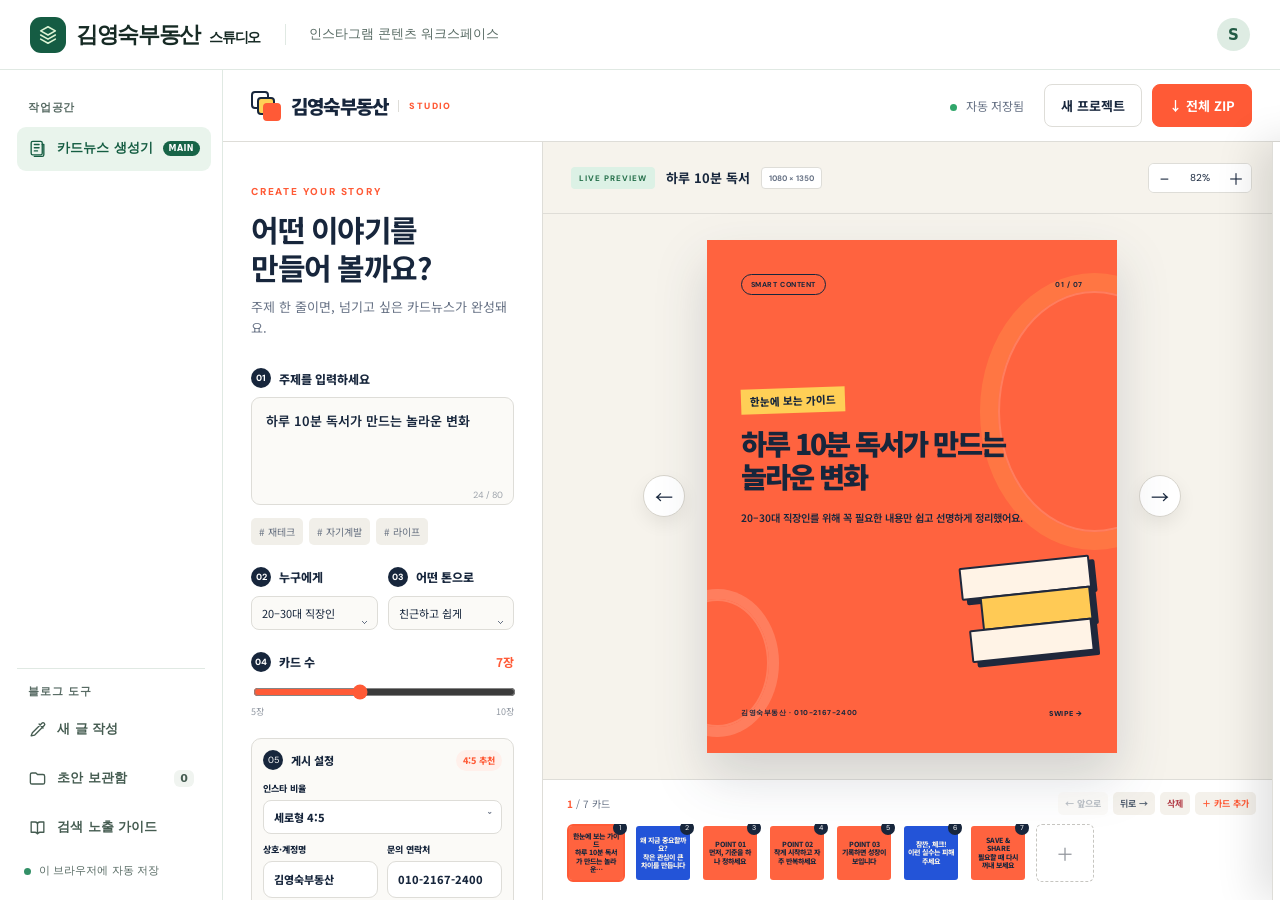
==== commit abfbb7a7: "Make card news the primary workspace" ====
--- a/index.html
+++ b/index.html
@@ -25,28 +25,28 @@
   <symbol id="cards" viewBox="0 0 24 24"><rect x="4" y="3" width="14" height="17" rx="2"/><path d="M8 7h6M8 11h6M8 15h4M18 7h2v13a2 2 0 0 1-2 2H8"/></symbol>
 </svg>
 <header class="topbar">
-  <a class="brand" href="#write"><span class="brand-icon"><svg><use href="#logo"/></svg></span><span>김영숙부동산 <small>스튜디오</small></span></a>
-  <span class="top-label">콘텐츠 워크스페이스</span>
-  <div class="top-end"><span class="naver-tag"><b>N</b> 네이버 블로그</span><span class="avatar" aria-label="내 작업공간">S</span></div>
+  <a class="brand" href="#cardnews"><span class="brand-icon"><svg><use href="#logo"/></svg></span><span>김영숙부동산 <small>스튜디오</small></span></a>
+  <span class="top-label">인스타그램 콘텐츠 워크스페이스</span>
+  <div class="top-end"><span class="naver-tag" hidden><b>N</b> 네이버 블로그</span><span class="avatar" aria-label="내 작업공간">S</span></div>
 </header>
 <div class="layout">
   <aside class="sidebar">
     <p class="nav-label">작업공간</p>
     <nav aria-label="작업공간">
-      <a href="#write" data-nav="write"><svg><use href="#pen"/></svg> 새 글 작성</a>
-      <a href="#drafts" data-nav="drafts"><svg><use href="#folder"/></svg> 초안 보관함 <span id="draft-count" class="count">0</span></a>
-      <a href="#guide" data-nav="guide"><svg><use href="#book"/></svg> 검색 노출 가이드</a>
+      <a href="#cardnews" data-nav="cardnews"><svg><use href="#cards"/></svg> 카드뉴스 생성기 <span class="tool-badge">MAIN</span></a>
     </nav>
     <div class="sidebar-bottom">
-      <p class="nav-label">콘텐츠 도구</p>
-      <nav aria-label="콘텐츠 도구">
-        <a href="#cardnews" data-nav="cardnews"><svg><use href="#cards"/></svg> 카드뉴스 생성기 <span class="tool-badge">NEW</span></a>
+      <p class="nav-label">블로그 도구</p>
+      <nav aria-label="블로그 도구">
+        <a href="#write" data-nav="write"><svg><use href="#pen"/></svg> 새 글 작성</a>
+        <a href="#drafts" data-nav="drafts"><svg><use href="#folder"/></svg> 초안 보관함 <span id="draft-count" class="count">0</span></a>
+        <a href="#guide" data-nav="guide"><svg><use href="#book"/></svg> 검색 노출 가이드</a>
       </nav>
     </div>
     <div class="sidebar-note"><span class="green-dot"></span> 이 브라우저에 자동 저장</div>
   </aside>
-  <main>
-    <section id="view-write">
+  <main class="cardnews-mode">
+    <section id="view-write" hidden>
       <div class="hero">
         <div class="hero-text">
           <p class="eyebrow"><span></span> BLOG WRITING STUDIO</p>
@@ -189,7 +189,7 @@
         <article class="card guide"><span class="feature-icon"><svg><use href="#file"/></svg></span><h2>스마트에디터 발행</h2><p>네이버는 외부 글쓰기 API를 종료했습니다. 이 사이트에서 초안을 만든 뒤 스마트에디터에 붙여넣고, 네이버에서 즉시 또는 예약 발행할 수 있습니다.</p><a href="https://developers.naver.com/notice/article/7527" target="_blank" rel="noopener">글쓰기 API 종료 공지 ↗</a></article>
       </div>
     </section>
-    <section id="view-cardnews" class="cardnews-view" hidden>
+    <section id="view-cardnews" class="cardnews-view">
       <iframe class="cardnews-frame" src="./cardnews/index.html" title="인스타그램 카드뉴스 생성기"></iframe>
     </section>
     <footer><span>KIM YOUNGSOOK REAL ESTATE STUDIO</span><span>네이버 공식 서비스와 독립적으로 운영되는 글쓰기 도구</span></footer>
